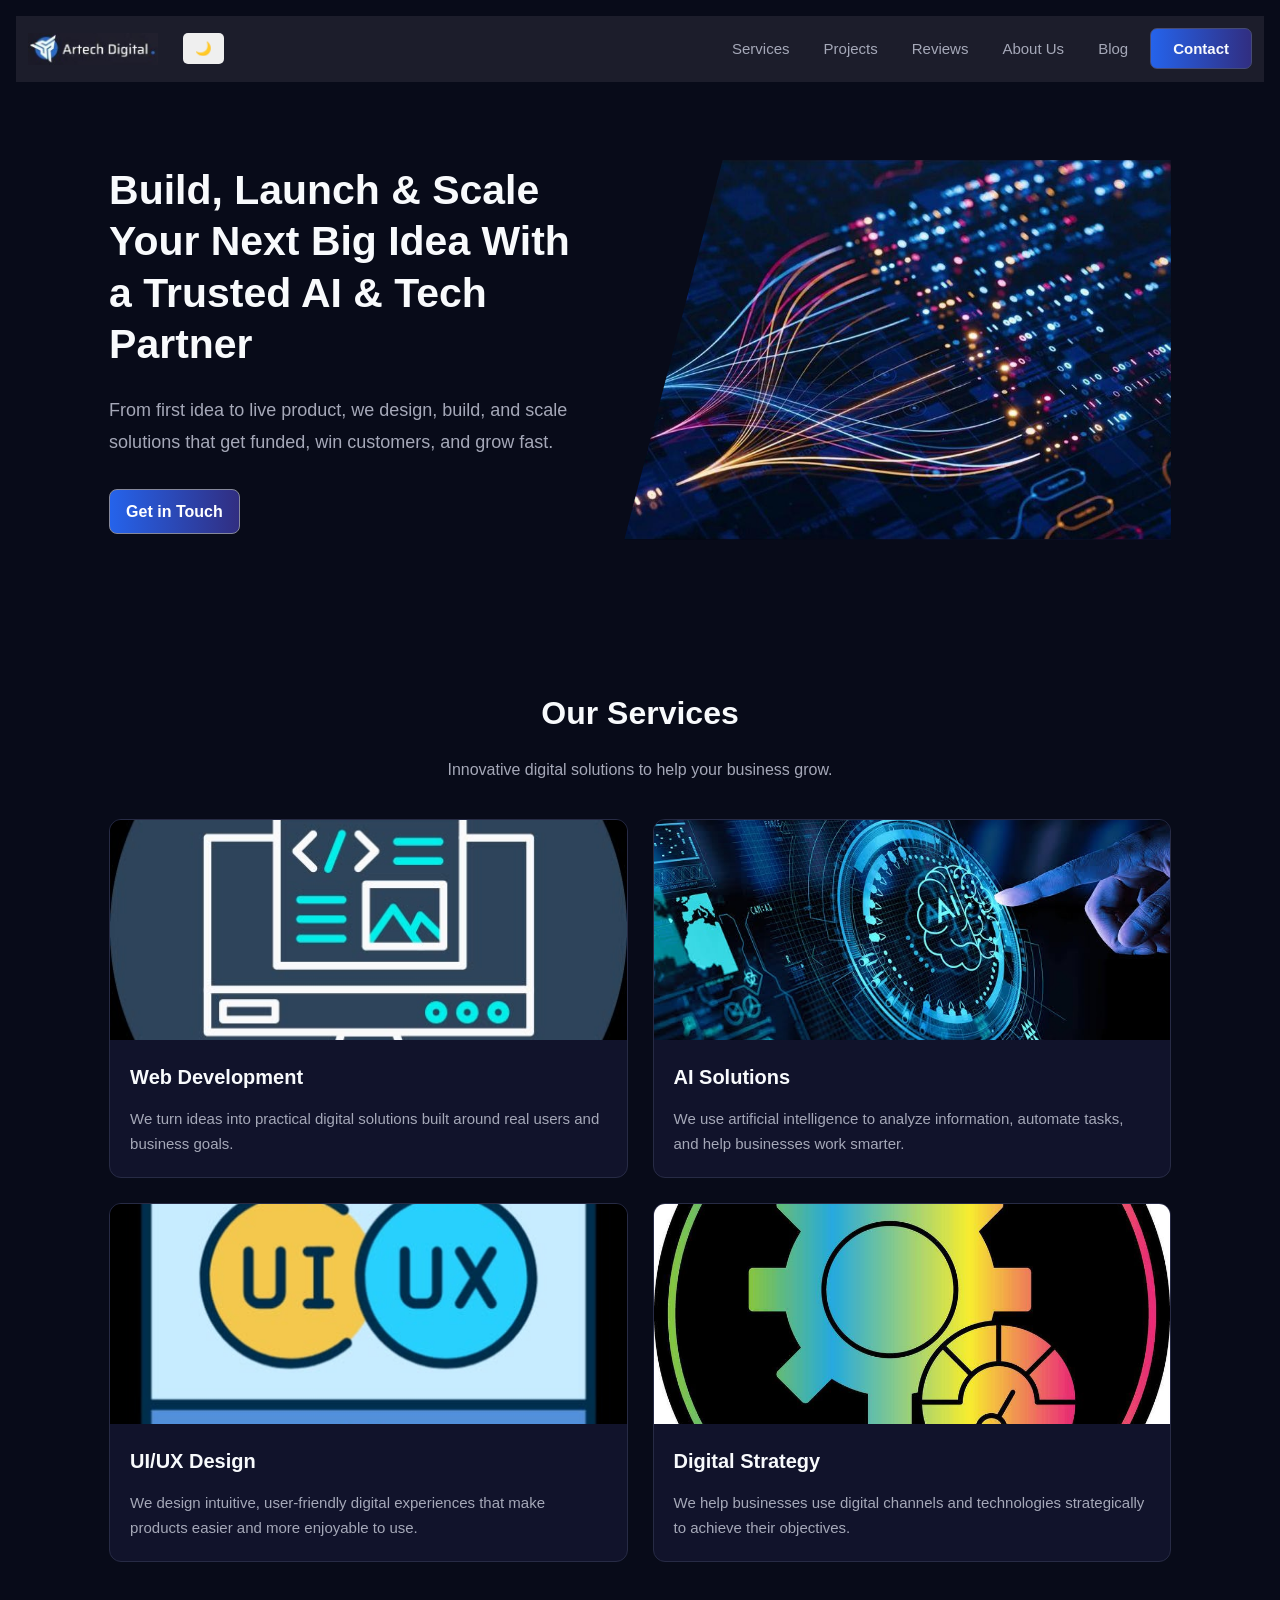
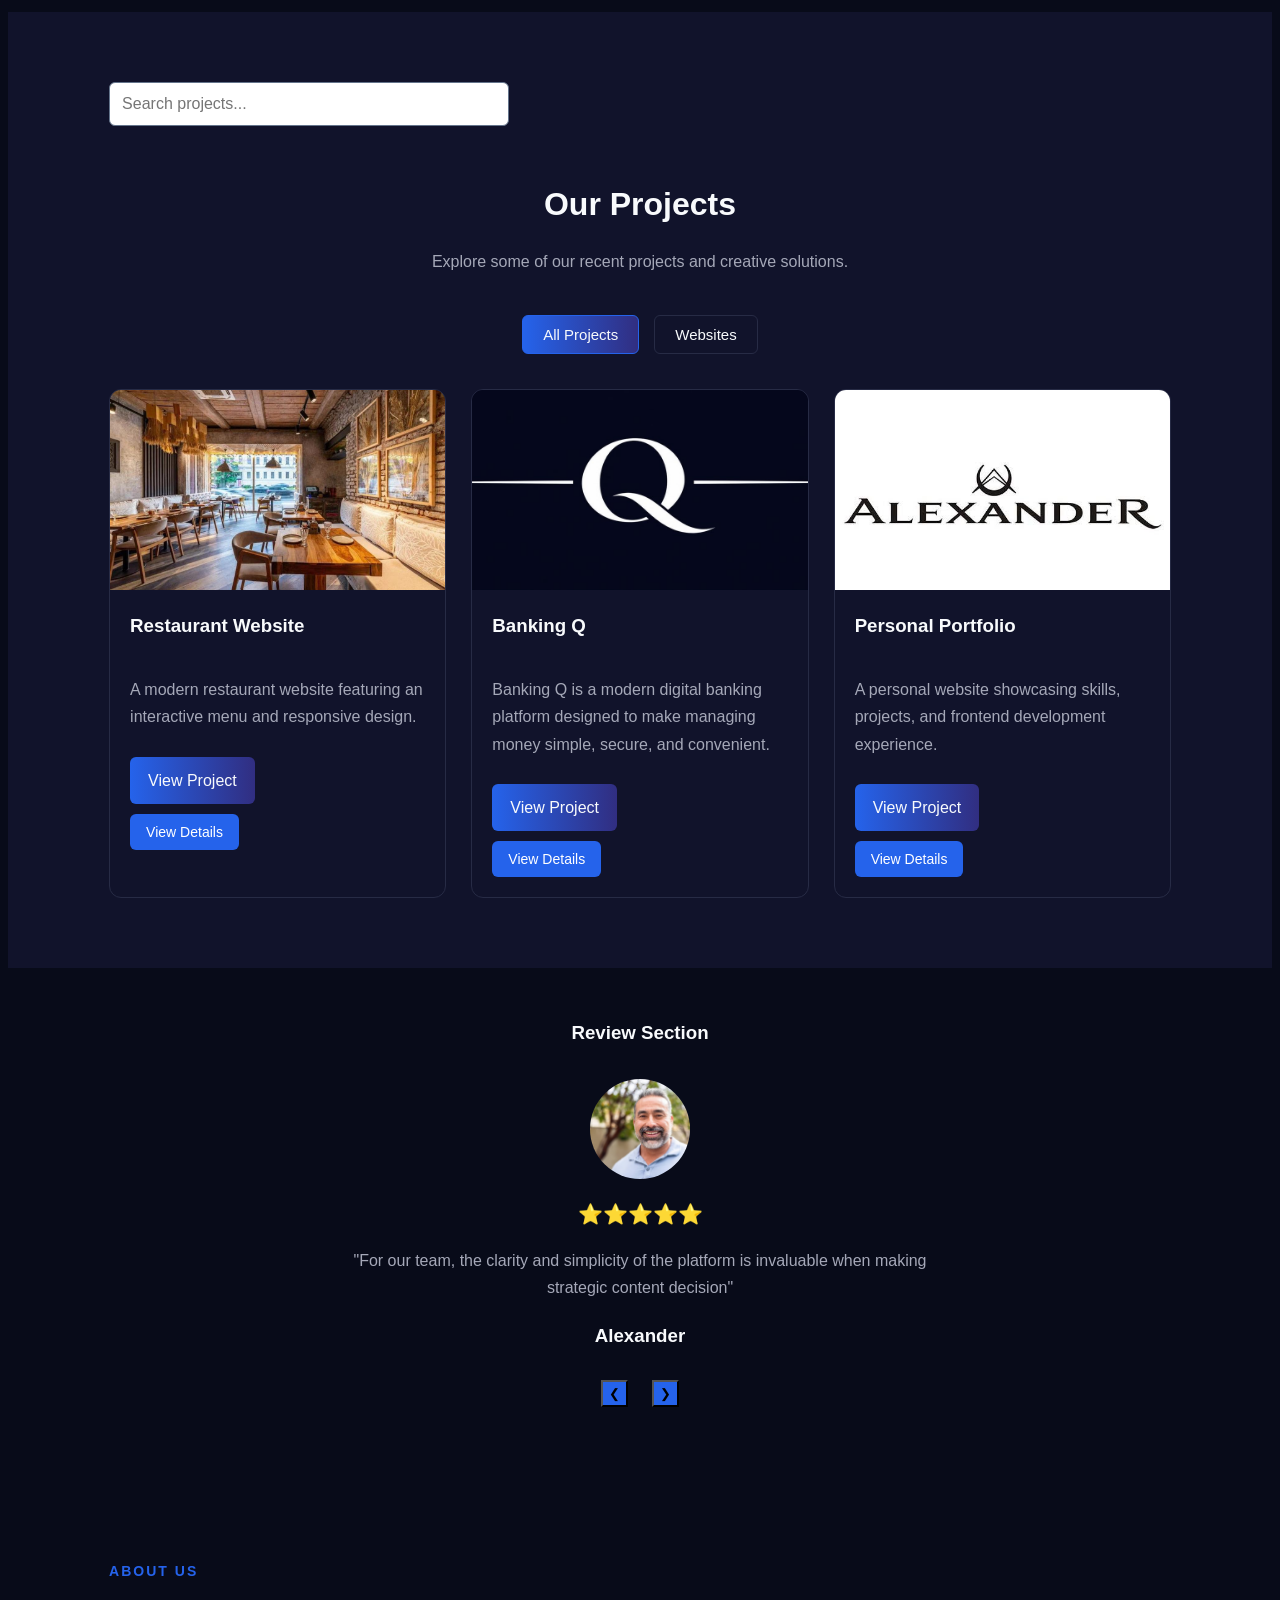
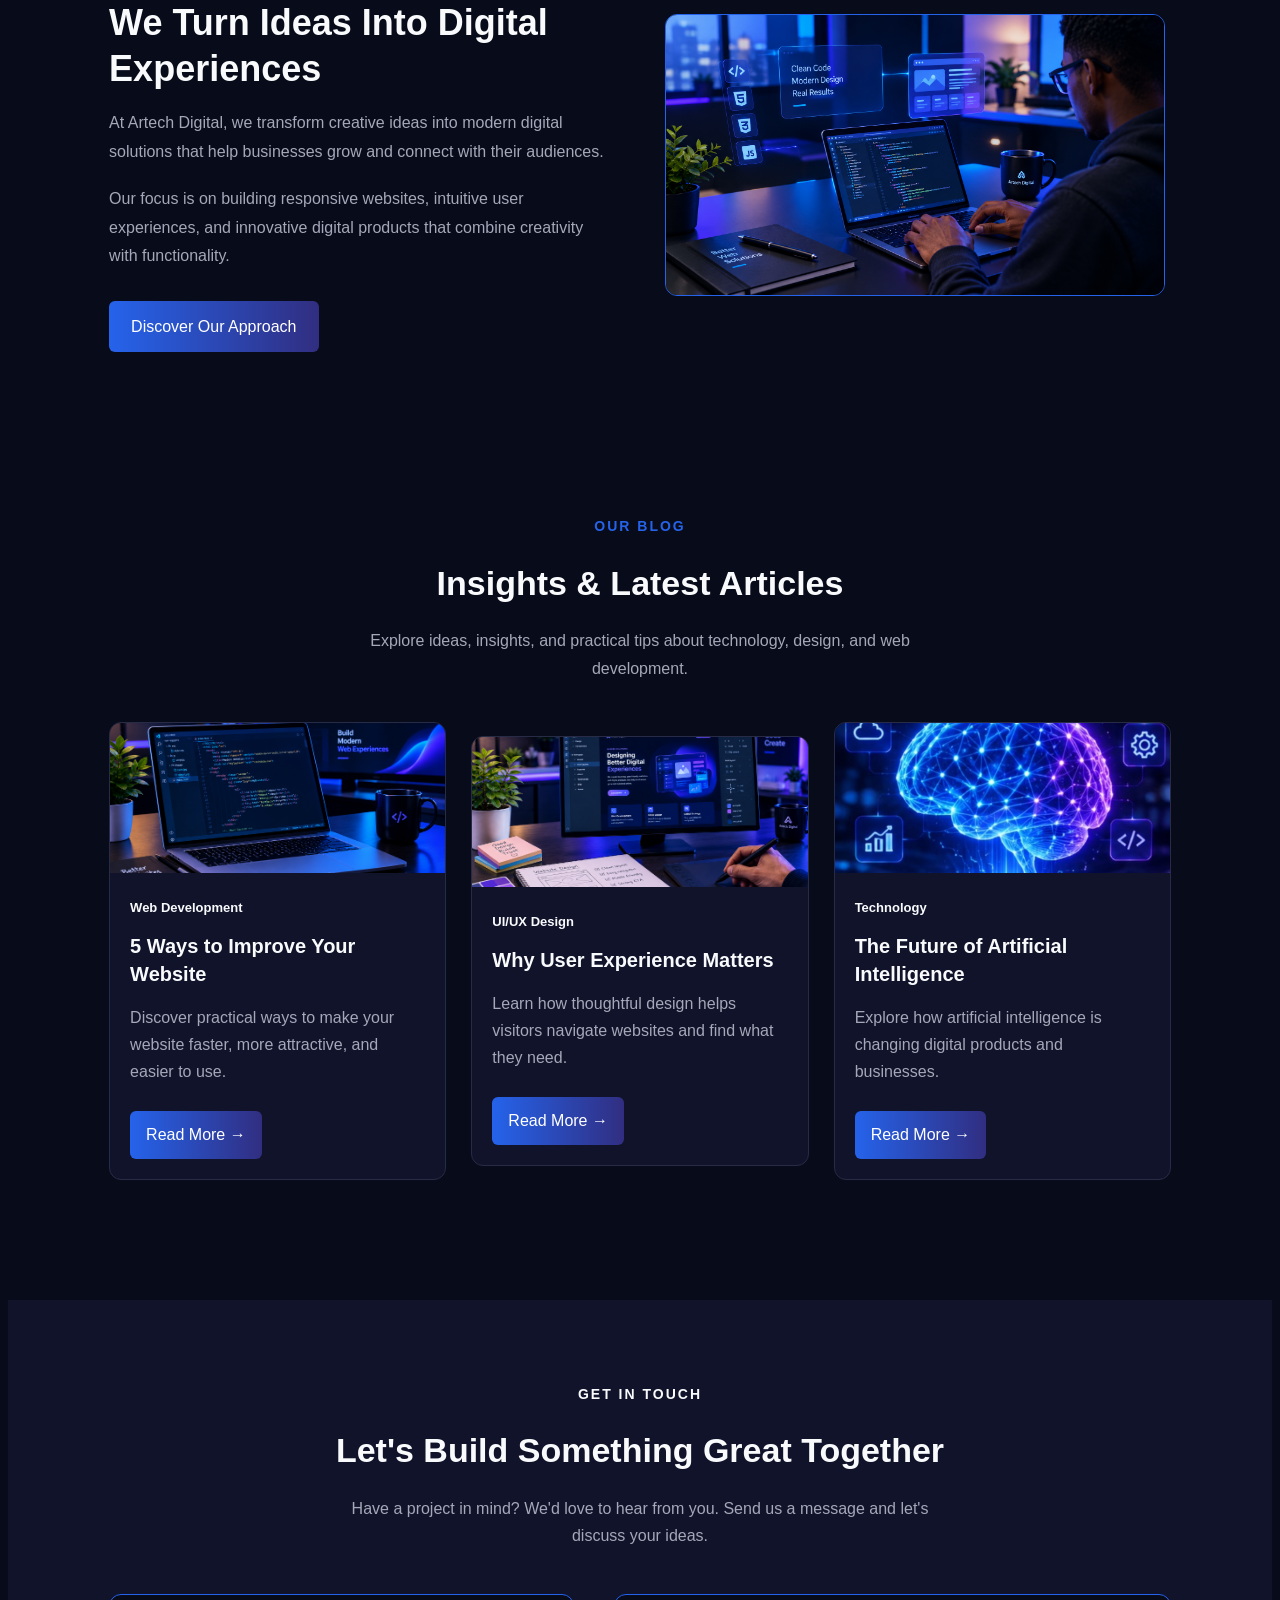
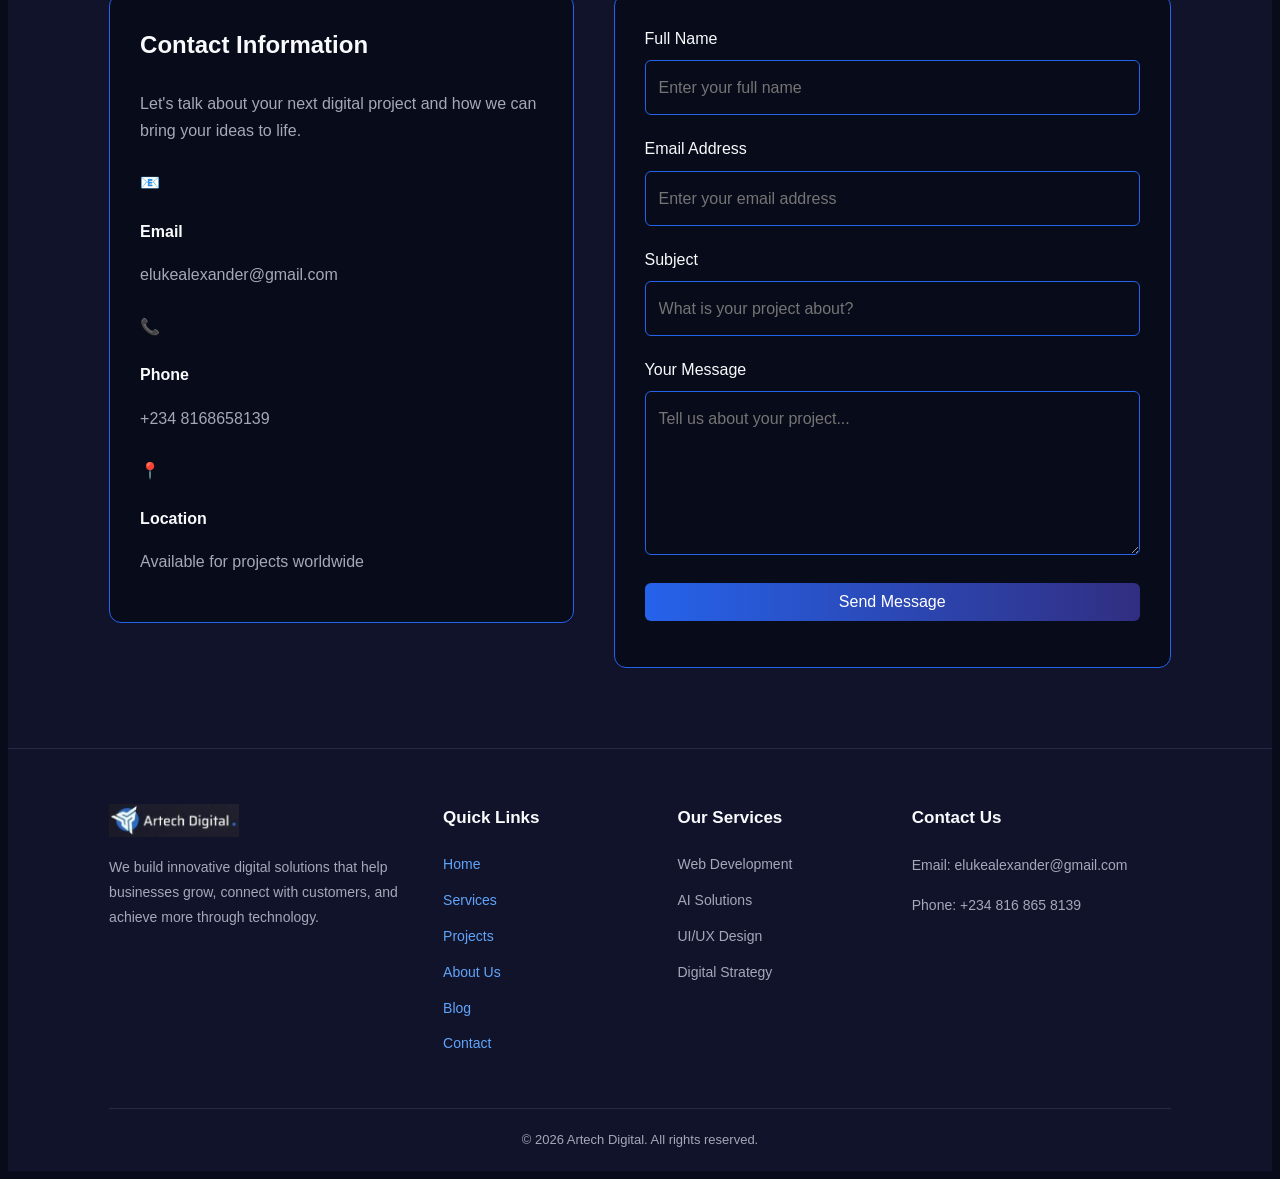
==== artech.html @ 8a53248c "Initial commit - ArTech Digital website" ====
<!DOCTYPE html>
<html lang="en">
    <head>
        <meta charset="UTF-8" />
        <meta name="viewport" content="width=device-width, initial-scale=1.0">
        <link rel="stylesheet" href="artech.css">
        <title>ArTech Digital</title>
    </head>
    <body>
        <header>
            <nav>
                <img src="artech%20logo.jpg.jpg" alt="artechLogo">
                <button id="themeButton">🌙</button>
                <button id="menuButton" aria-label="Open navigation menu" aria-expanded="false"> ☰ </button>
                
                <ul id="navLinks">
                    <li><a href="#" id="serviceLinks">Services</a></li>
                    <li><a href="#" id="projectLinks">Projects</a></li>
                    <li><a href="#" id="reviewLinks">Reviews</a></li>
                    <li><a href="#" id="aboutLinks">About Us</a></li>
                    <li><a href="#" id="blogLinks">Blog</a></li>
                    <li><button id="contactLinks">Contact</button></li>
                </ul>
            </nav>
                
        </header>
        
<section class="hero" id="home">

    <div class="hero-content">

        <div class="hero-text">

            <h2>
                Build, Launch &amp; Scale Your Next Big Idea
                With a Trusted AI &amp; Tech Partner
            </h2>

            <p>
                From first idea to live product, we design,
                build, and scale solutions that get funded,
                win customers, and grow fast.
            </p>

            <a href="#contact" class="btn">
                Get in Touch
            </a>

        </div>
        
        <div class="hero-side-text">

            <img src="artech.png.png" alt="Artech Digital technology solutions">

        </div>

    </div>
        </section>

<section class="services-section" id="services">

    <div class="services-heading">
        <h2>Our Services</h2>
        <p>Innovative digital solutions to help your business grow.</p>
    </div>

    <div class="service">

        <div class="service-card">
            <div class="service-img">
                <img src="web%20design.jpg.jpeg" alt="Web Development">
            </div>
            <div class="service-content">
                <h3>Web Development</h3>
                <p>We turn ideas into practical digital solutions built around real users and business goals.</p>
            </div>
        </div>

        <div class="service-card">
            <div class="service-img">
                <img src="AI.jpg.jpeg" alt="AI Solutions">
            </div>
            <div class="service-content">
                <h3>AI Solutions</h3>
                <p>We use artificial intelligence to analyze information, automate tasks, and help businesses work smarter.</p>
            </div>
        </div>

        <div class="service-card">
            <div class="service-img">
                <img src="UI-UX.jpg.jpeg" alt="UI and UX Design">
            </div>
            <div class="service-content">
                <h3>UI/UX Design</h3>
                <p>We design intuitive, user-friendly digital experiences that make products easier and more enjoyable to use.</p>
            </div>
        </div>

        <div class="service-card">
            <div class="service-img">
                <img src="performance%20opti.jpg.jpeg" alt="Digital Strategy">
            </div>
            <div class="service-content">
                <h3>Digital Strategy</h3>
                <p>We help businesses use digital channels and technologies strategically to achieve their objectives.</p>
            </div>
        </div>
    </div>


</section>
        
        <section class="projects" id="projects">
                
    <input type="text" id="projectSearch" placeholder="Search projects...">
    <p id="noResults" style="display: none;">No projects found.</p>

    <h2>Our Projects</h2>

    <p class="projects-intro">
        Explore some of our recent projects and creative solutions.
    </p>
                
<div class="project-filters">

    <button class="filter-button active" data-filter="all">
        All Projects
    </button>

    <button class="filter-button" data-filter="website">
        Websites
    </button>

</div>



    <div class="projects-container">
        <div class="project-card" data-category="website">
            <img src="restaurant1.jpg.jpeg" alt="Restaurant website">
            
            <div class="project-info">
                <h3>Restaurant Website</h3>
                <p>
                    A modern restaurant website featuring an
                    interactive menu and responsive design.
                </p>
                
                <a href="../Rosario Ximena Grills/index.html"
                   class="project-button">
                    View Project
                </a>
                <button class="detailsBtn">View Details</button>
                <p class="project-details" style="display: none;">
                   Technologies: HTML, CSS, JavaScript.
                   Features: Responsive design and interactive menu.
                </p>
            </div>
        </div>
        
        <div class="project-card" data-category="website">
            <img src="bankinglogo2.jpeg" alt="Banking Q website">
            
            <div class="project-info">

                <h3>Banking Q</h3>
                <p>
                    Banking Q is a modern digital banking platform designed 
                    to make managing money simple, secure, and convenient.
                </p>

                <a href="../Banking Q/banking.html"
                   class="project-button">
                    View Project
                </a>
                <button class="detailsBtn">View Details</button>

                <p class="project-details" style="display: none;">
                    From smart savings and personal finance management to seamless digital,
                    banking solutions,we empower individuals to take control of their finances,
                    make smarter financial decisions, and build a better financial future.
                </p>

            </div>
        </div>
        
        <div class="project-card" data-category="website">
            <img src="logoskill.jpg.jpeg" alt="Personal portfolio website">

            <div class="project-info">
                <h3>Personal Portfolio</h3>
                <p>
                    A personal website showcasing skills,
                    projects, and frontend development experience.
                </p>

                <a href="../p portfolio js/pportfolio.html"
                   class="project-button">
                    View Project
                </a>
                <button class="detailsBtn">View Details</button>

                <p class="project-details" style="display: none;">
                   Technologies: HTML, CSS, JavaScript.
                   Features: Personal introduction, skills showcase, project gallery,
                   and responsive layout.
                </p>

            </div>
        </div>
    </div>

</section>
        
        <section class="review-section" id="reviews">
            <h3>Review Section</h3>
        <div class="review-container">
            <div class="review active">
                <img src="testimonial1.jpeg.jpeg" alt="testimonial1">
                <div class="stars">⭐⭐⭐⭐⭐</div>
                <p>"For our team, the clarity and simplicity of the platform 
                    is invaluable when making strategic content decision"</p>
                <h3>Alexander</h3>
            </div>
            <div class="review">
                <img src="testimonial2.jpeg.jpeg" alt="testimonial2">
                <div class="stars">⭐⭐⭐⭐⭐</div>
               <p>"ArTech Digital understood our vision and helped us turn 
                   our ideas into a clean, professional digital experience." </p>
                <h3>Sarah</h3>
            </div>
            <div class="review">
                <img src="testimonial3.jpeg.jpeg" alt="testimonial3">
                <div class="stars">⭐⭐⭐⭐⭐</div>
                <p>"The design was modern, easy to use,and worked beautifully 
                    across different screen sizes. Great attention to detail." </p>
                <h3>Rita</h3>
            </div>
            <button id="prevBtn">❮</button>
            <button id="nextBtn">❯</button>
            </div>
        </section>
<section class="about" id="about">

    <div class="about-content">

        <span class="about-label">ABOUT US</span>

        <h2>We Turn Ideas Into Digital Experiences</h2>

        <p>
            At Artech Digital, we transform creative ideas into
            modern digital solutions that help businesses grow
            and connect with their audiences.
        </p>

        <p>
            Our focus is on building responsive websites,
            intuitive user experiences, and innovative digital
            products that combine creativity with functionality.
        </p>

        <a href="#contact" class="about-button">
            Discover Our Approach
        </a>

    </div>

    <div class="about-image">
       <img src="artectabt%20us.png" alt="Modern digital technology and innovation">
    </div>

</section>
        
<section class="blog" id="blog">

    <div class="blog-heading">

        <span class="blog-label">OUR BLOG</span>

        <h2>Insights & Latest Articles</h2>

        <p>
            Explore ideas, insights, and practical tips
            about technology, design, and web development.
        </p>

    </div>

    <div class="blog-container">

       
        <article class="blog-card">

            <img src="blog1.png" alt="Web development workspace">

            <div class="blog-content">

                <span class="blog-category">Web Development</span>

                <h3>5 Ways to Improve Your Website</h3>

                <p>
                    Discover practical ways to make your website
                    faster, more attractive, and easier to use.
                </p>

                <a href="blog/web-dev.html"
                   class="blog-button">
                    Read More →
                </a>

            </div>

        </article>


        <article class="blog-card">

            <img src="blog2.png" alt="Modern website design">
            
            <div class="blog-content">

                <span class="blog-category">UI/UX Design</span>

                <h3>Why User Experience Matters</h3>

                <p>
                    Learn how thoughtful design helps visitors
                    navigate websites and find what they need.
                </p>

                <a href="blog2/ui.html"
                   class="blog-button">
                    Read More →
                </a>

            </div>

        </article>

        <article class="blog-card">

            <img src="blog3.jpg.jpeg" alt="Artificial intelligence technology">

            <div class="blog-content">

                <span class="blog-category">Technology</span>

                <h3>The Future of Artificial Intelligence</h3>

                <p>
                    Explore how artificial intelligence is
                    changing digital products and businesses.
                </p>

                <a href="blog3/tech.html"
                   class="blog-button">
                    Read More →
                </a>

            </div>

        </article>

    </div>
        </section>
   
<section class="contact" id="contact">

    <div class="contact-heading">
        <span class="contact-label">GET IN TOUCH</span>

        <h2>Let's Build Something Great Together</h2>

        <p>
            Have a project in mind? We'd love to hear from you.
            Send us a message and let's discuss your ideas.
        </p>
    </div>

    <div class="contact-container">

        <div class="contact-info">

            <h3>Contact Information</h3>

            <p>
                Let's talk about your next digital project
                and how we can bring your ideas to life.
            </p>

            <div class="contact-item">
                <span>📧</span>
                <h4>Email</h4>
                <p>elukealexander@gmail.com</p>
            </div>

            <div class="contact-item">
                <span>📞</span>
                <h4>Phone</h4>
                <p>+234 8168658139</p>
            </div>

            <div class="contact-item">
                <span>📍</span>
                <h4>Location</h4>
                <p>Available for projects worldwide</p>
            </div>

        </div>

        <form class="contact-form" id="contactForm">

            <div class="form-group">
                <label for="fullName">Full Name</label>

                <input
                    type="text"
                    id="fullName"
                    name="fullName"
                    placeholder="Enter your full name"
                    required
                >
            </div>

            <div class="form-group">
                <label for="email">Email Address</label>

                <input
                    type="email"
                    id="email"
                    name="email"
                    placeholder="Enter your email address"
                    required
                >
            </div>

            <div class="form-group">
                <label for="subject">Subject</label>

                <input
                    type="text"
                    id="subject"
                    name="subject"
                    placeholder="What is your project about?"
                    required
                >
            </div>

            <div class="form-group">
                <label for="message">Your Message</label>

                <textarea
                    id="message"
                    name="message"
                    rows="5"
                    placeholder="Tell us about your project..."
                    required
                ></textarea>
            </div>
            
            <button type="submit" class="contact-button">
              Send Message
            </button>
               
            <p id="formMessage" aria-live="polite"></p>

        </form>

    </div>

</section>
        
 <footer class="footer">
    <div class="footer-container">

    <div class="footer-about">
        <img src="artech%20logo.jpg.jpg" alt="ArTech Digital Logo">

        <p>
            We build innovative digital solutions that help businesses
            grow, connect with customers, and achieve more through technology.
        </p>
    </div>

    <div class="footer-links">
        <h3>Quick Links</h3>
        <ul>
            <li><a href="#home">Home</a></li>
            <li><a href="#services">Services</a></li>
            <li><a href="#projects">Projects</a></li>
            <li><a href="#about">About Us</a></li>
            <li><a href="#blog">Blog</a></li>
            <li><a href="#contact">Contact</a></li>
        </ul>
    </div>

    <div class="footer-services">
        <h3>Our Services</h3>
        <ul>
            <li>Web Development</li>
            <li>AI Solutions</li>
            <li>UI/UX Design</li>
            <li>Digital Strategy</li>
        </ul>
    </div>

    <div class="footer-contact">
        <h3>Contact Us</h3>
        <p>Email: elukealexander@gmail.com</p>
        <p>Phone: +234 816 865 8139</p>
    </div>

</div>

<div class="footer-bottom">
    <p>&copy; 2026 Artech Digital. All rights reserved.</p>
</div>

</footer>
        
   <script src="artech.js"></script>
    </body>
</html>
---- artech.css ----
* {
    box-sizing: border-box;
}

body {
    font-family: Arial, Helvetica, sans-serif;
    font-weight: 200;
    background-color: #080b19;
    line-height: 1.7;
    color: #A5A8B8;
    font-size: 16px;
}

header {
    justify-content: space-between;
    padding: 8px;
}


nav {
    display: flex;
    justify-content: space-between;
    align-items: center;
    gap: 25px;
    padding: 10px 12px;
    position: relative;
    box-sizing: border-box;
    background-color: #1c1d2b;
    border-bottom: 1px #1c1d2b;
}

nav img {
    width: 130px;
    height: auto;
    display: block;
}

nav ul {
    list-style: none;
    display: flex;
    align-items: center;
    justify-content: center;
    gap: 10px;
    padding: 0;
    margin: 0 0 0 auto;
}

nav li a {
    display: inline-block;
    text-decoration: none;
    color: #a5a8b8;
    font-size: 15px;
    font-weight: 500;
    padding: 10px 12px;
    border-radius: 6px;
    transition: color 0.3s ease,
                background 0.3s ease,
                transform 0.3s ease;
}

nav li a:hover {
    color: #f8fafc;
    background: linear-gradient(135deg, #2563eb, #312e81);
    transform: translateY(-2px);
}

#contactLinks {
    padding: 11px 22px;
    background: linear-gradient(90deg, #2563eb, #312e81);
    color: #f8fafc;
    font-size: 15px;
    font-weight: 600;
    border: 1px solid #454b75;
    border-radius: 7px;
    cursor: pointer;
    transition: transform 0.3s ease,
                box-shadow 0.3s ease;
}

#contactLinks:hover {
    transform: translateY(-3px);
    box-shadow: 0 8px 20px rgba(139, 92, 246, 0.35);
}

html {
    scroll-behavior: smooth;
}

#themeButton {
    cursor: pointer;
    border: none;
    padding: 8px 12px;
    border-radius: 5px;
}

body.dark-mode {
    background-color: #0f172a;
    color: #f8fafc;
}


.hero {
    width: 100%;
    box-sizing: border-box;
    padding: 70px 8%;
    background-color: #080b19;
}

.hero-content {
    display: flex;
    align-items: center;
    justify-content: space-between;
    gap: 40px;
    max-width: 1400px;
    margin: 0 auto;
}

.hero-text {
    flex: 1;
    min-width: 0;
    box-sizing: border-box;
}

.hero-text h2 {
    color: #f8fafc;
    font-size: clamp(30px, 3.2vw, 48px);
    line-height: 1.25;
    margin: 0 0 24px;
}

.hero-text p {
    color: #a5a8b8;
    font-size: 18px;
    line-height: 1.8;
    margin: 0 0 30px;
}

.btn {
    display: inline-block;
    padding: 8px 16px;
    border-radius: 8px;
    color: #ffffff;
    font-weight: 600;
    text-decoration: none;
    text-align: center;
    background: linear-gradient(90deg, #2563eb, #312e81);
    border: 1px solid #85889a;
    transition: transform 0.3s ease, box-shadow 0.3s ease;
}

.btn:hover {
    box-shadow: 0 8px 20px rgba(139, 92, 246, 0.35);
    transform: translateY(-3px);
}

.hero-side-text {
    flex: 1.15;
    min-width: 0;
    overflow: hidden;
}

.hero-side-text img {
    display: block;
    width: 100%;
    height: 380px;
    object-fit: cover;
    object-position: center;
    clip-path: polygon(18% 0, 100% 0, 100% 100%, 0 100%);
}

.services-section {
    padding: 50px 0;
    background-color: #080b19;
}

.services-heading {
    text-align: center;
    margin-bottom: 35px;
    padding: 0 20px;
}

.services-heading h2 {
    color: #f8fafc;
    font-size: 32px;
    margin-bottom: 10px;
}

.services-heading p {
    color: #a5a8b8;
    font-size: 16px;
    line-height: 1.7;
}

.service {
    display: grid;
    grid-template-columns: repeat(2, minmax(0, 1fr));
    gap: 25px;
    padding: 0 8%;
    box-sizing: border-box;
}

.service-card {
    min-width: 0;
    overflow: hidden;
    border-radius: 12px;
    background-color: #11132b;
    border: 1px solid #272b45;
    transition: transform 0.3s ease, box-shadow 0.3s ease;
}

.service-img {
    width: 100%;
    overflow: hidden;
}

.service-img img {
    width: 100%;
    height: 220px;
    display: block;
    object-fit: cover;
    object-position: center;
    transition: transform 0.3s ease;
}

.service-content {
    padding: 20px;
}

.service-content h3 {
    color: #f8fafc;
    font-size: 20px;
    margin: 0 0 12px;
}

.service-content p {
    color: #a5a8b8;
    font-size: 15px;
    line-height: 1.7;
    margin: 0;
}

.service-card:hover {
    transform: translateY(-5px);
    border-color: #2563eb;
    box-shadow: 0 8px 20px rgba(37, 99, 235, 0.15);
}

.service-card:hover .service-img img {
    transform: scale(1.03);
}

.projects {
    padding: 70px 8%;
    background-color: #11132b;
    color: #f8fafc;
}

#projectSearch {
    width: 100%;
    max-width: 400px;
    padding: 12px;
    margin-bottom: 25px;
    border: 1px solid #64748b;
    border-radius: 6px;
    font-size: 16px;
    outline: none;
}

#projectSearch:focus {
    border-color: #2563eb;
}

.detailsBtn {
background-color: #2563eb;
color: #ffffff;
padding: 10px 16px;
border: none;
border-radius: 6px;
cursor: pointer;
font-size: 14px;
margin-top: 10px;
transition: background-color 0.3s ease;
}

.detailsBtn:hover {
background-color: #1d4ed8;
}

.project-details {
color: #cbd5e1;
font-size: 14px;
line-height: 1.6;
margin-top: 12px;
}



.projects h2 {
    text-align: center;
    font-size: 32px;
    margin-bottom: 10px;
    color: #f8fafc;
}

.projects-intro {
    text-align: center;
    color: #A5A8B8;
    margin-bottom: 40px;
}

.projects-container {
    display: grid;
    grid-template-columns: repeat(3, minmax(0, 1fr));
    gap: 25px;
}


.project-card {
    background-color: #11132b;
    border: 1px solid #272b45;
    border-radius: 12px;
    overflow: hidden;
    transition: transform 0.3s ease,
                border-color 0.3s ease;
}

.project-card:hover {
    transform: translateY(-6px);
    border-color: #2563eb;
}

.project-card img {
    width: 100%;
    height: 200px;
    object-fit: cover;
    display: block;
}

.project-info {
    padding: 20px;
    display: flex;
    flex-direction: column;
    align-items: flex-start;
    height: 100%;
    box-sizing: border-box;
}


.project-info h3 {
    margin-top: 0;
    color: #f8fafc;
}

.project-info p {
    color: #A5A8B8;
    line-height: 1.7;
}


.project-button {
    display: inline-block;
    margin-top: 10px;
    padding: 10px 18px;
    background: linear-gradient(90deg, #2563eb, #312e81);
    color: #f8fafc;
    text-decoration: none;
    border-radius: 6px;
    transition: opacity 0.3s ease;
}

.project-button:hover {
    box-shadow: 0 8px 20px rgba(139, 92, 246, 0.35);
    opacity: 0.8;
}

.project-filters {
    display: flex;
    justify-content: center;
    gap: 15px;
    flex-wrap: wrap;
    margin-bottom: 35px;
}

.filter-button {
    padding: 10px 20px;
    background-color: #11132b;
    color: #f8fafc;
    border: 1px solid #272b45;
    border-radius: 6px;
    cursor: pointer;
    font-size: 15px;
    transition: 0.3s ease;
}

.filter-button:hover {
    background: linear-gradient(90deg, #2563eb, #312e81);
    border-color: #2563eb;
}

.filter-button.active {
    background: linear-gradient(90deg, #2563eb, #312e81);
    border-color: #2563eb;
}


.review-section {
    padding: 30px;
    text-align: center;
}
.review.active {
    display: block;
}
.review {
    display: none;
}
.review-container {
    width: 100%;
    max-width: 600px;
    margin: 30px auto;
}
.review img {
    width: 100px;
    height: 100px;
    object-fit: cover;
    border-radius: 50%;
}
.review-section h3 {
    color: #f8fafc
}
.review-section p {
    color: #A5A8B8;
}
.stars {
    margin-top: 10px;
    font-size: 20px;
}
#prevBtn,
#nextBtn {
    margin: 10px;
    padding: 4px 6px;
    background-color: #2563eb;
}

.about {
    display: grid;
    grid-template-columns: 1fr 1fr;
    align-items: center;
    gap: 50px;
    padding: 80px 8%;
    background-color: #080b19;
    color: #f8fafc;
}


.about-label {
    color: #2563eb;
    font-size: 14px;
    font-weight: bold;
    letter-spacing: 2px;
}

.about-content h2 {
    font-size: 36px;
    line-height: 1.3;
    margin: 15px 0;
}

.about-content p {
    color: #A5A8B8;
    line-height: 1.8;
    margin-bottom: 18px;
}

.about-button {
    display: inline-block;
    margin-top: 12px;
    padding: 12px 22px;
    background: linear-gradient(90deg, #2563eb, #312e81);
    color: white;
    text-decoration: none;
    border-radius: 6px;
    transition: opacity 0.3s ease;
}

.about-button:hover {
    box-shadow: 0 8px 20px rgba(139, 92, 246, 0.35);
    opacity: 0.8;
}


.about-image img {
    width: 100%;
    max-width: 500px;
    display: block;
    border-radius: 12px;
    border: 1px solid #2563eb;
}

.blog {
    padding: 80px 8%;
    background-color: #080b19;;
    color: #f8fafc;
    margin-bottom: 60px;
    padding-bottom: 60px;
}


.blog-heading {
    text-align: center;
    margin-bottom: 40px;
}

.blog-label {
    color: #2563eb;
    font-size: 14px;
    font-weight: bold;
    letter-spacing: 2px;
}

.blog-heading h2 {
    font-size: 34px;
    margin: 15px 0;
}

.blog-heading p {
    color: #A5A8B8;
    line-height: 1.7;
    max-width: 600px;
    margin: 0 auto;
}


.blog-container {
    display: grid;
    grid-template-columns: repeat(3, minmax(0, 1fr));
    gap: 25px;
    width: 100%;
    align-items: center;
}


.blog-card {
    background-color: #11132b;
    border: 1px solid #272b45;
    border-radius: 12px;
    overflow: hidden;
    transition: transform 0.3s ease,
                border-color 0.3s ease;
}

.blog-card:hover {
    transform: translateY(-6px);
    border-color: #2563eb;
}


.blog-card img {
    width: 100%;
    height: 150px;
    object-fit: cover;
    display: block;
}


.blog-content {
    padding: 20px;
}

.blog-category {
    color: #f8fafc;
    font-size: 13px;
    font-weight: bold;
}

.blog-content h3 {
    color: #f8fafc;
    font-size: 20px;
    line-height: 1.4;
    margin: 12px 0;
}

.blog-content p {
    color: #A5A8B8;
    line-height: 1.7;
}


.blog-button {
    display: inline-block;
    margin-top: 10px;
    padding: 10px 16px;
    background: linear-gradient(90deg, #2563eb, #312e81);
    color: white;
    text-decoration: none;
    border-radius: 6px;
    transition: opacity 0.3s ease;
}

.blog-button:hover {
     box-shadow: 0 8px 20px rgba(139, 92, 246, 0.35);
     opacity: 0.8;
}

.contact {
    padding: 80px 8%;
    background-color: #11132b;
    color: #f8fafc;
}

.contact-heading {
    text-align: center;
    margin-bottom: 45px;
}

.contact-label {
    color: linear-gradient(#11132b,#2563eb);
    font-size: 14px;
    font-weight: bold;
    letter-spacing: 2px;
}

.contact-heading h2 {
    font-size: 34px;
    margin: 15px 0;
}

.contact-heading p {
    color: #A5A8B8;
    line-height: 1.7;
    max-width: 600px;
    margin: 0 auto;
}

.contact-container {
    display: grid;
    grid-template-columns: 1fr 1.2fr;
    gap: 40px;
    align-items: start;
}

.contact-info {
    background-color:  #080b19;
    border: 1px solid #2563eb;
    border-radius: 12px;
    padding: 30px;
}

.contact-info h3 {
    font-size: 24px;
    margin-top: 0;
}

.contact-info p {
    color: #A5A8B8;
    line-height: 1.7;
}

.contact-item {
    margin-top: 25px;
}

.contact-item h4 {
    color: #f8fafc;
    margin-bottom: 5px;
}


.contact-form {
    background-color:  #080b19;
    border: 1px solid #2563ed;
    border-radius: 12px;
    padding: 30px;
}

.form-group {
    margin-bottom: 20px;
}

.form-group label {
    display: block;
    margin-bottom: 8px;
    color: #f8fafc;
    font-weight: 500;
}

.form-group input,
.form-group textarea {
    width: 100%;
    padding: 13px;
    border: 1px solid #2563eb;
    border-radius: 6px;
    background-color: #080b19;
    color: #A5A8B8;
    font: inherit;
    outline: none;
}

.form-group input:focus,
.form-group textarea:focus {
    border-color: #2563ed;
}

.form-group textarea {
    resize: vertical;
}


.contact-button {
    width: 100%;
    padding: 10px 16px;
    background: linear-gradient(90deg, #2563eb, #312e81);
    color: white;
    border: none;
    border-radius: 6px;
    font-size: 16px;
    cursor: pointer;
    transition: opacity 0.3s ease;
}

.contact-button:hover {
    opacity: 0.85;
}

#formMessage {
    margin-bottom: 0;
    color: #A5A8B8;
}

.footer {
background-color: #11132b;
border-top: 1px solid #272b45;
padding: 55px 8% 0;
box-sizing: border-box;
}

.footer-container {
display: grid;
grid-template-columns: 1.5fr 1fr 1fr 1.3fr;
gap: 35px;
max-width: 1400px;
margin: 0 auto;
padding-bottom: 40px;
}

.footer-about img {
width: 130px;
max-width: 100%;
height: auto;
display: block;
margin-bottom: 18px;
}

.footer-about p,
.footer-contact p {
color: #a5a8b8;
font-size: 14px;
line-height: 1.8;
overflow-wrap: anywhere;
}

.footer h3 {
color: #f8fafc;
font-size: 17px;
margin: 0 0 20px;
}

.footer ul {
list-style: none;
padding: 0;
margin: 0;
}

.footer li {
color: #a5a8b8;
font-size: 14px;
margin-bottom: 12px;
}

.footer a {
color: #a5a8b8;
text-decoration: none;
transition: color 0.3s ease;
}

.footer a {
color: #60a5fa;
}

.footer-bottom {
border-top: 1px solid #272b45;
padding: 20px 0;
text-align: center;
}

.footer-bottom p {
color: #a5a8b8;
font-size: 13px;
margin: 0;
}


.blog-header {
    background-color: #080b19;
    color: #f8fafc;
    padding: 20px;
    text-align: center;
}

.blog-header a {
    color: #60a5fa;
    text-decoration: none;
}

.article-container {
    background-color: #11132b;
    color: #f8fafc;
    padding: 30px 8%;
}

.blog-article {
    max-width: 800px;
    margin: auto;
    line-height: 1.8;
}

.blog-article h2 {
    color: #60a5fa;
}

.article-image {
    width: 100%;
    border-radius: 10px;
}
.article-meta {
    color: #A5A8B8;
    font-size: 14px;
    margin-bottom: 20px;
}

@media (max-width: 600px) {
    .article-container {
        padding: 20px;
    }
}

#menuButton {
    display: none;
    background-color: #2563eb;
    color: white;
    border: none;
    padding: 8px 10px;
    font-size: 14px;
    border-radius: 5px;
    cursor: pointer;
}


@media (max-width: 768px) {
    .service {
        grid-template-columns: repeat(2, minmax(0, 1fr));
        gap: 18px;
        padding: 0 5%;
    }

    .service-img img {
        height: 150px;
    }

    .service-content {
        padding: 16px;
    }
}

@media (max-width: 460px) {
    .service {
        grid-template-columns: 1fr;
        padding: 0 20px;
    }

    .services-heading h2 {
        font-size: 27px;
    }

    .service-img img {
        height: 210px;
    }
}

@media (max-width: 760px) {
    .projects-container {
        grid-template-columns: repeat(2, minmax(0, 1fr));
    }
}

@media (max-width: 460px) {
    .projects {
        padding: 50px 20px;
    }

    .projects-container {
        grid-template-columns: 1fr;
    }

    .project-card img {
        height: 220px;
    }
}

@media (max-width: 768px) {
    .about {
        grid-template-columns: 1fr;
        gap: 30px;
        padding: 60px 20px;
    }

    .about-content h2 {
        font-size: 28px;
    }

    .about-image img {
        max-width: 100%;
    }
}

@media (max-width: 768px) {
    .blog-container {
        grid-template-columns: repeat(2, minmax(0, 1fr));
    }
}

@media (max-width: 460px) {
    .blog {
        padding: 60px 20px;
    }

    .blog-container {
        grid-template-columns: 1fr;
    }

    .blog-heading h2 {
        font-size: 28px;
    }
}

@media (max-width: 768px) {
    .contact {
        padding: 60px 20px;
    }

    .contact-container {
        grid-template-columns: 1fr;
        gap: 32px;
    }

    .contact-heading h2 {
        font-size: 28px;
    }

    .contact-info,
    .contact-form {
        padding: 22px;
    }
    
}
    
@media (max-width: 760px) {
    nav {
        position: relative;
        padding: 15px 5%;
        text-align: center;
    }
    #menuButton {
        display: block;
    }

    #navLinks {
        display: none;
        position: absolute;
        top: 100%;
        width: 100%;
        background-color: #0f172a;
        padding: 15px;
        flex-direction: column;
        align-items: stretch;
        gap: 10px;
        z-index: 999;
    }

    #navLinks.show {
        display: flex;
    }

    #navLinks li {
        width: 100%;
    }

    #navLinks li a {
        display: block;
        width: 100%;
    }

    #contactLinks {
        width: 100%;
    }
}

@media (max-width: 768px) {
    .hero {
        padding: 50px 20px;
    }

    .hero-content {
        flex-direction: column-reverse;
        align-items: stretch;
        gap: 30px;
    }

    .hero-side-text img {
        height: 280px;
        clip-path: none;
    }

    .hero-text p {
        font-size: 16px;
    }
}

    
@media (max-width: 760px) {
    .footer-container {
         grid-template-columns: repeat(2, minmax(0, 1fr));
         gap: 30px;
    }
}

@media (max-width: 460px) {
    .footer {
        padding: 40px 20px 0;
    }

    .footer-container {
        grid-template-columns: 1fr;
        gap: 25px;
    }

}
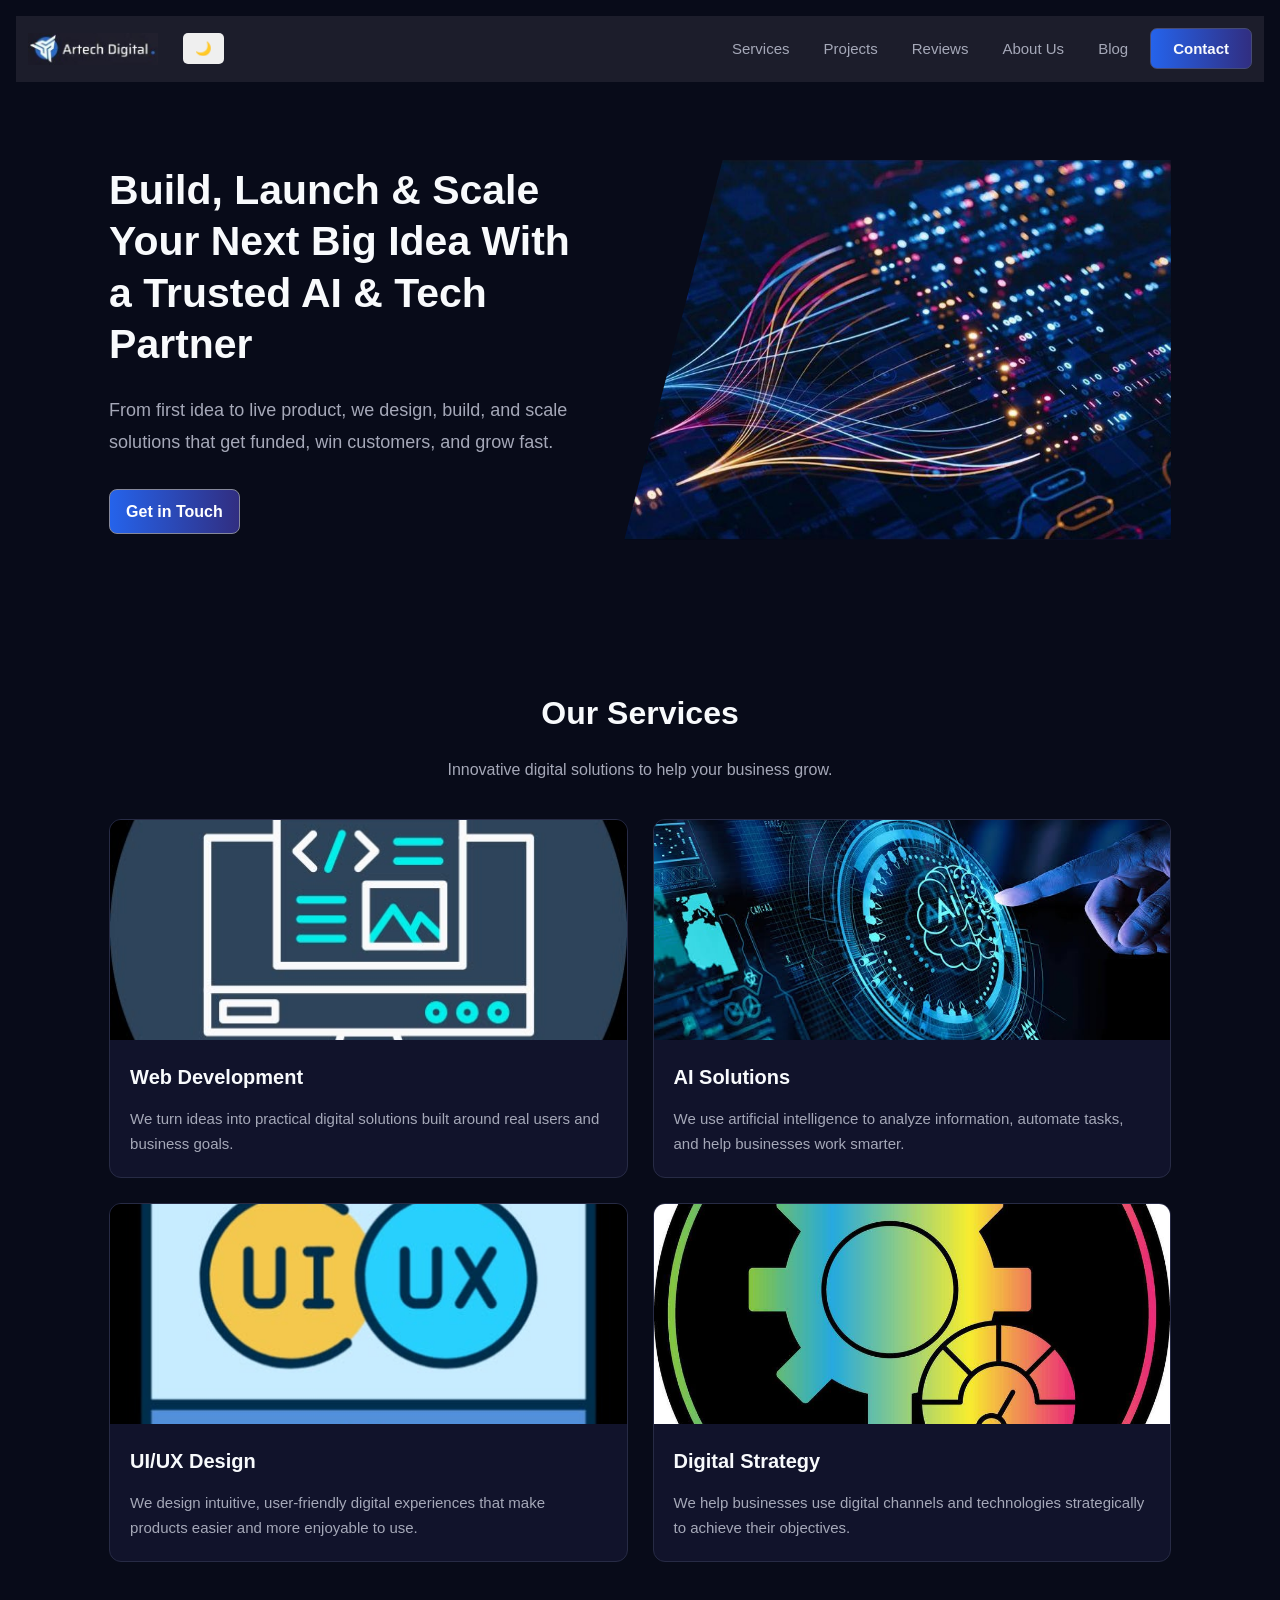
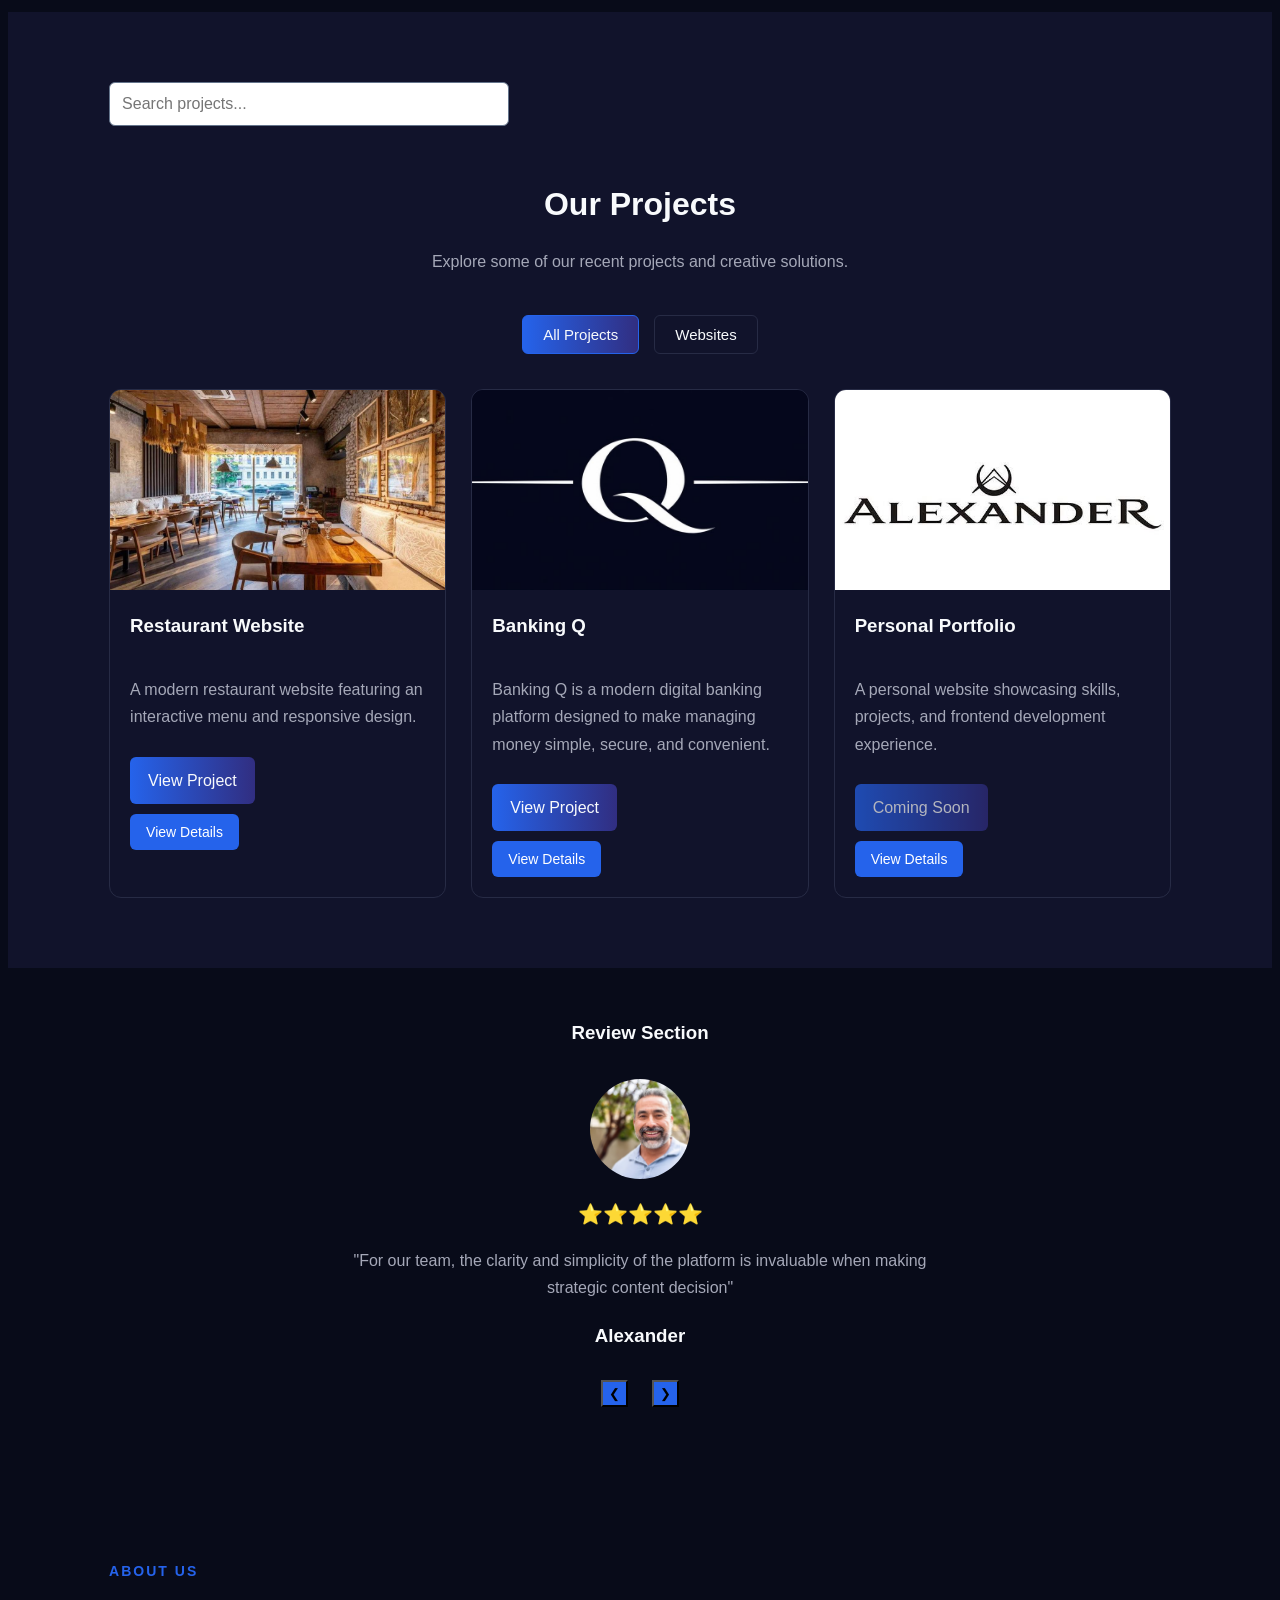
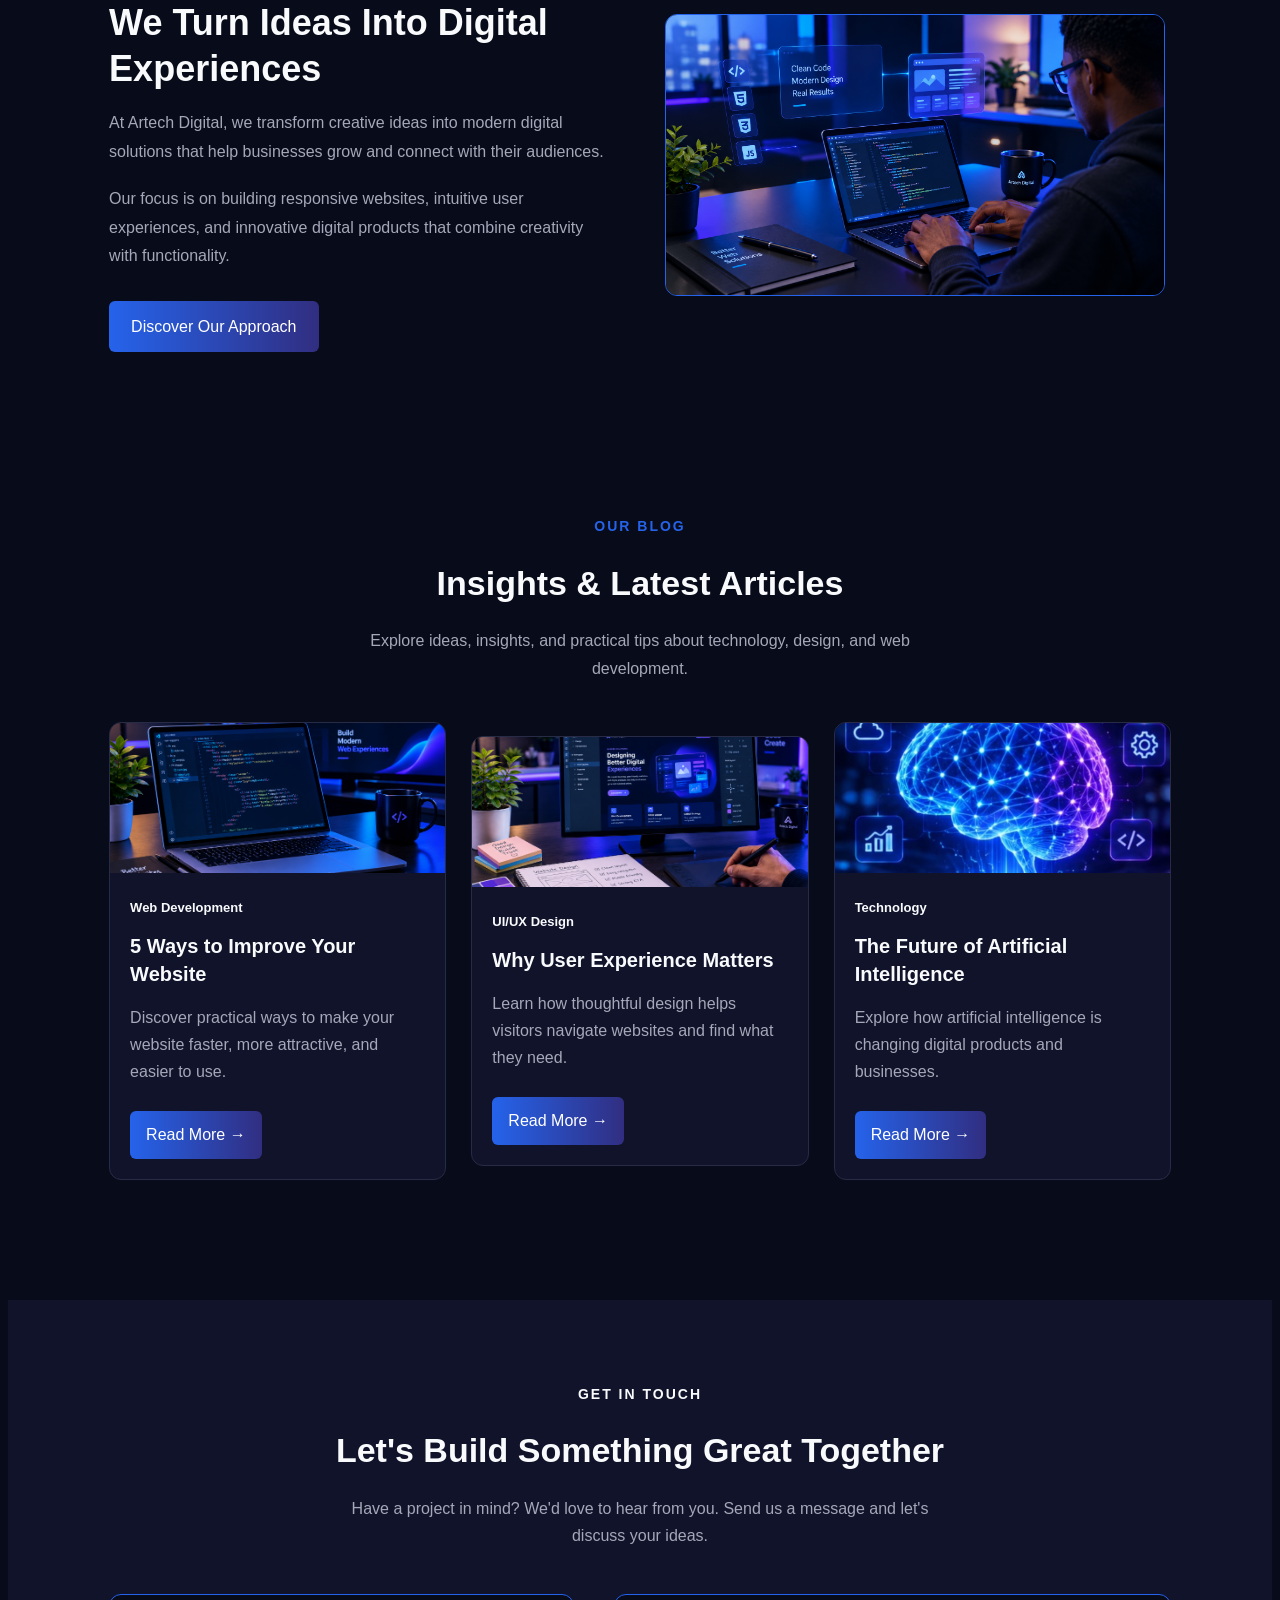
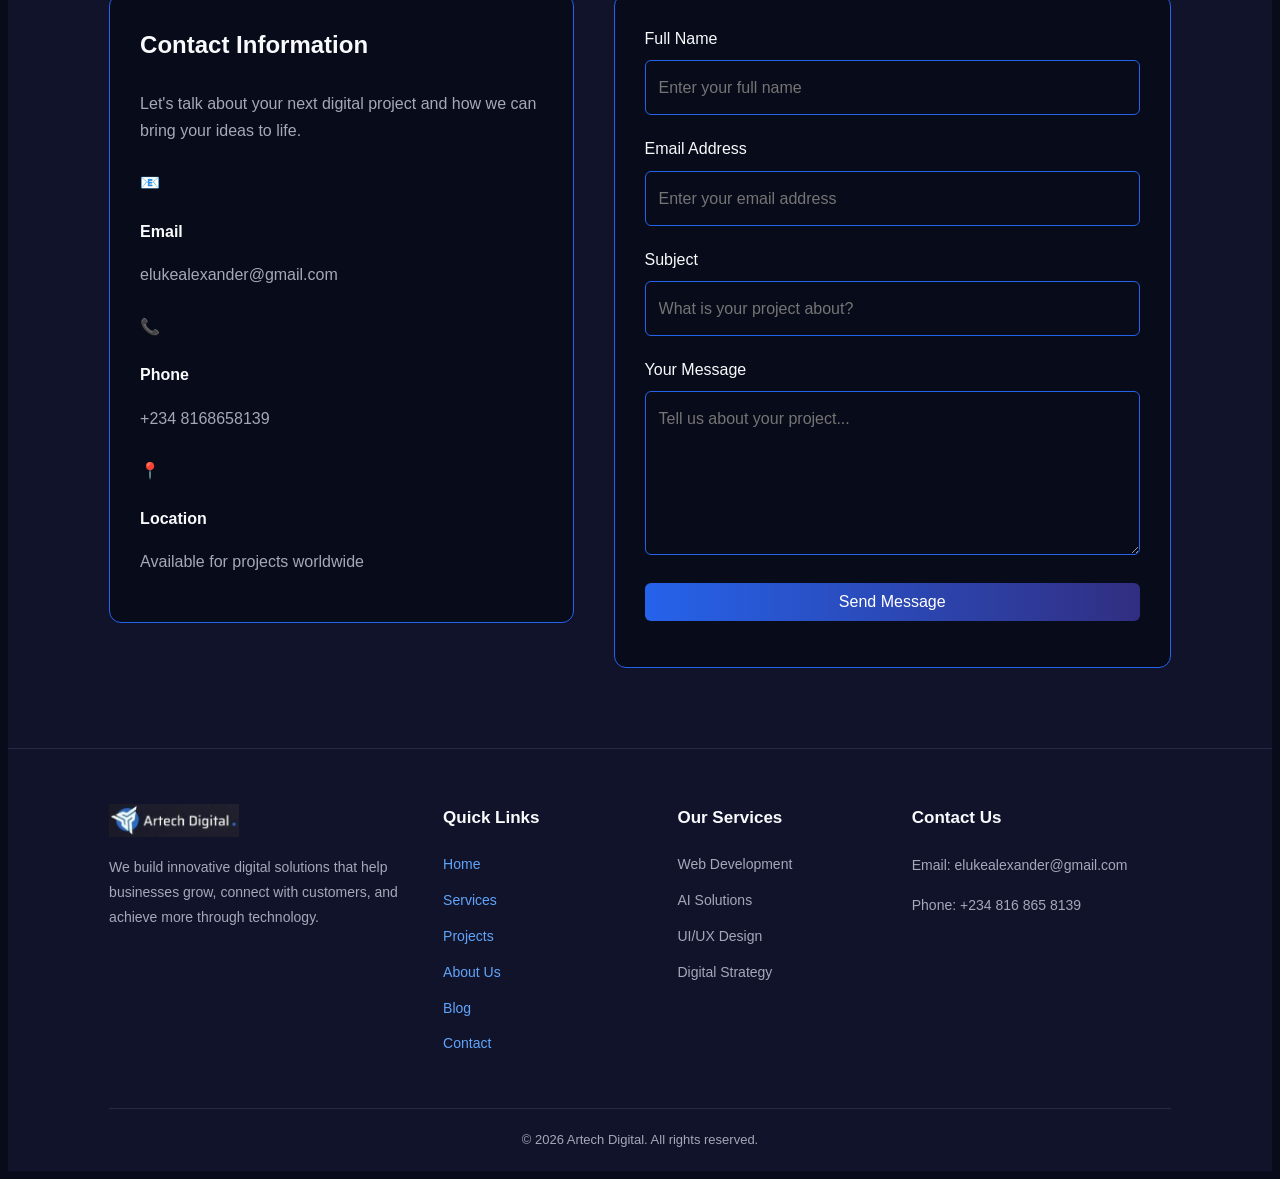
==== commit bf3d28c2: "Fix project links and add Coming Soon label" ====
--- a/artech.html
+++ b/artech.html
@@ -145,9 +145,8 @@
                     A modern restaurant website featuring an
                     interactive menu and responsive design.
                 </p>
-                
-                <a href="../Rosario Ximena Grills/index.html"
-                   class="project-button">
+              <a href="https://alexscript-lang.github.io/rosario-ximena-restaurant/"
+                     class="project-button">
                     View Project
                 </a>
                 <button class="detailsBtn">View Details</button>
@@ -169,8 +168,8 @@
                     to make managing money simple, secure, and convenient.
                 </p>
 
-                <a href="../Banking Q/banking.html"
-                   class="project-button">
+               <a href="https://alexscript-lang.github.io/rosario-ximena-restaurant/"
+                    class="project-button">
                     View Project
                 </a>
                 <button class="detailsBtn">View Details</button>
@@ -194,10 +193,10 @@
                     projects, and frontend development experience.
                 </p>
 
-                <a href="../p portfolio js/pportfolio.html"
-                   class="project-button">
-                    View Project
-                </a>
+                <span class="project-button coming-soon">
+                 Coming Soon
+                </span>
+                
                 <button class="detailsBtn">View Details</button>
 
                 <p class="project-details" style="display: none;">
--- a/artech.css
+++ b/artech.css
@@ -402,6 +402,11 @@
     border-color: #2563eb;
 }
 
+.coming-soon {
+    cursor: not-allowed;
+    opacity: 0.7;
+}
+
 
 .review-section {
     padding: 30px;
